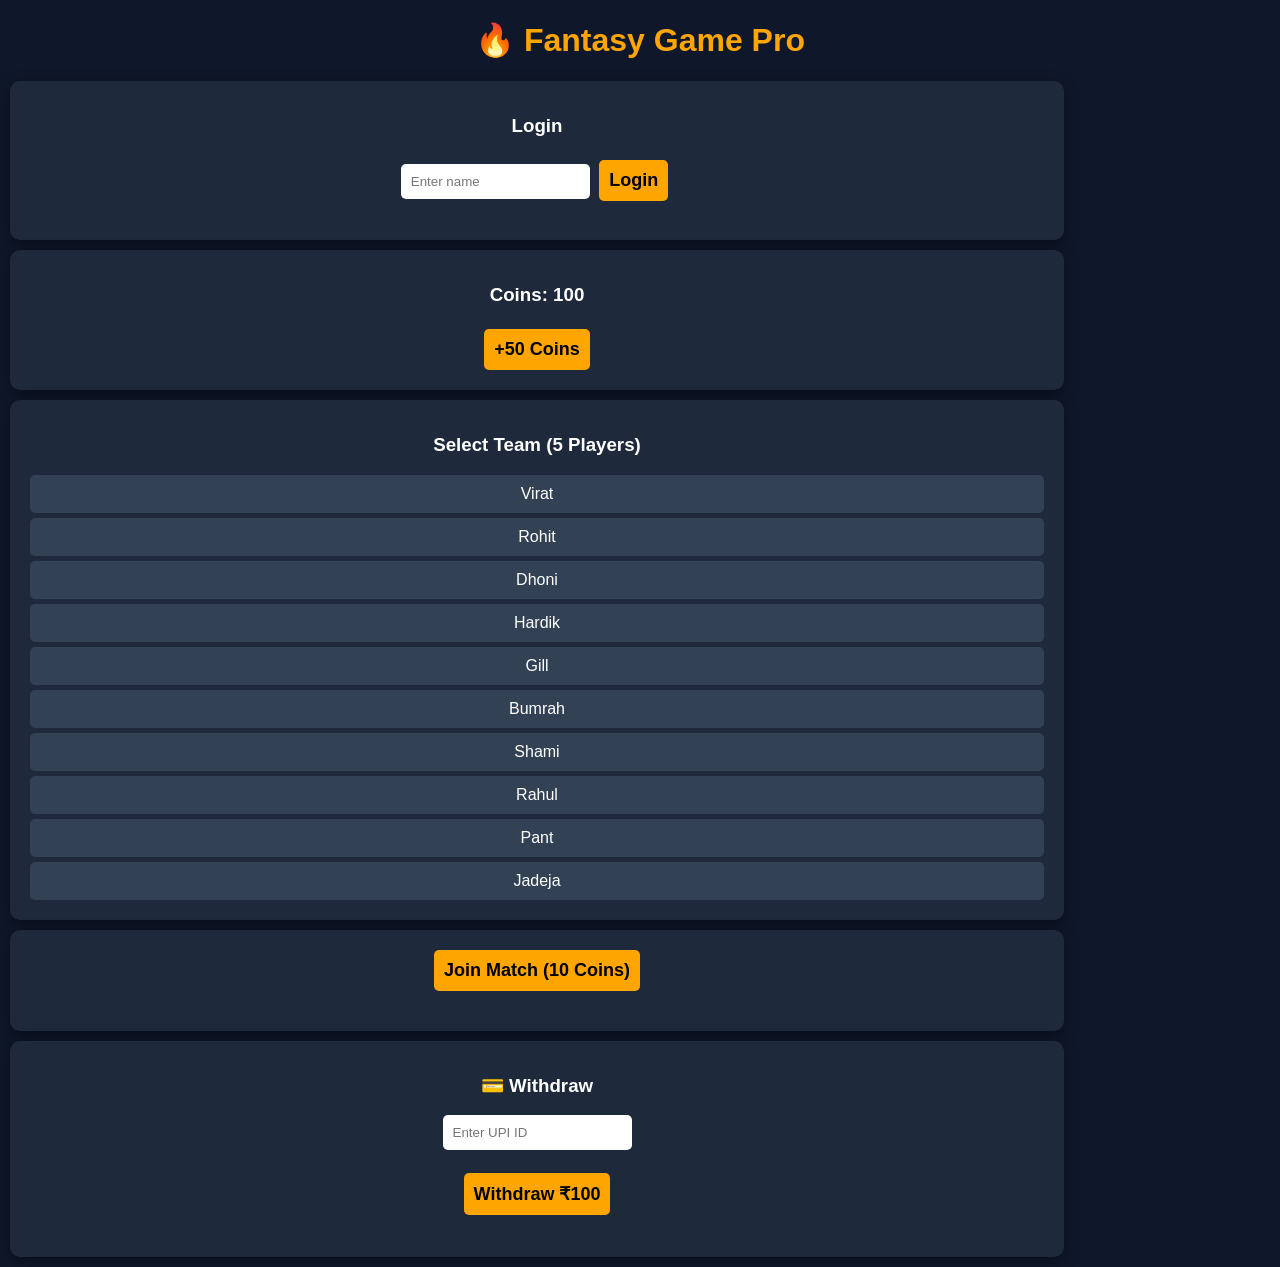
==== index.html @ 1bc5b738 "Update index.html" ====
<!DOCTYPE html>
<html>
  <link rel="stylesheet" href="style.css">
<head>
<title>Fantasy Game Pro</title>
  <link rel="stylesheet" href="style.css">
  </head>
<meta name="viewport" content="width=device-width, initial-scale=1.0">

<style>
body {
  font-family: Arial;
  background: #0f172a;
  color: white;
  text-align: center;
}
h1 { color: orange; }

.card {
  background: #1e293b;
  padding: 15px;
  margin: 10px;
  border-radius: 10px;
}

.player {
  background: #334155;
  margin: 5px;
  padding: 10px;
  cursor: pointer;
  border-radius: 5px;
}

.selected { background: green; }

button {
  padding: 10px;
  margin: 5px;
  background: orange;
  border: none;
  border-radius: 5px;
}

input {
  padding: 10px;
  border-radius: 5px;
  border: none;
}
</style>
</head>

<body>

<h1>🔥 Fantasy Game Pro</h1>

<!-- LOGIN -->
<div class="card">
  <h3>Login</h3>
  <input id="username" placeholder="Enter name">
  <button onclick="login()">Login</button>
  <h3 id="user"></h3>
</div>

<!-- COINS -->
<div class="card">
  <h3>Coins: <span id="coins">100</span></h3>
  <button onclick="addCoins(50)">+50 Coins</button>
</div>

<!-- PLAYERS -->
<div class="card">
  <h3>Select Team (5 Players)</h3>
  <div id="players"></div>
</div>

<!-- JOIN MATCH -->
<div class="card">
  <button onclick="joinMatch()">Join Match (10 Coins)</button>
  <h2 id="result"></h2>
</div>

<!-- WITHDRAW -->
<div class="card">
  <h3>💳 Withdraw</h3>
  <input id="upi" placeholder="Enter UPI ID">
  <br><br>
  <button onclick="withdraw()">Withdraw ₹100</button>
  <h4 id="withdrawMsg"></h4>
</div>

<script>
let coins = localStorage.getItem("coins") || 100;
let user = localStorage.getItem("user") || "";
let selected = [];

document.getElementById("coins").innerText = coins;
document.getElementById("user").innerText = user ? "Welcome " + user : "";

// LOGIN
function login() {
  let name = document.getElementById("username").value;
  localStorage.setItem("user", name);
  document.getElementById("user").innerText = "Welcome " + name;
}

// ADD COINS
function addCoins(amount) {
  coins = parseInt(coins) + amount;
  localStorage.setItem("coins", coins);
  document.getElementById("coins").innerText = coins;
}

// PLAYERS
let players = ["Virat","Rohit","Dhoni","Hardik","Gill","Bumrah","Shami","Rahul","Pant","Jadeja"];
let container = document.getElementById("players");

players.forEach(name => {
  let div = document.createElement("div");
  div.innerText = name;
  div.className = "player";

  div.onclick = () => {
    if(selected.includes(name)){
      selected = selected.filter(p => p !== name);
      div.classList.remove("selected");
    } else {
      if(selected.length < 5){
        selected.push(name);
        div.classList.add("selected");
      } else {
        alert("Select only 5 players");
      }
    }
  };

  container.appendChild(div);
});

// JOIN MATCH
function joinMatch(){
  if(selected.length < 5){
    alert("Select 5 players");
    return;
  }

  if(coins < 10){
    alert("Not enough coins");
    return;
  }

  coins -= 10;

  let score = Math.floor(Math.random()*150);

  if(score > 70){
    coins += 30;
    document.getElementById("result").innerText = "🏆 You Won! Score: " + score;
  } else {
    document.getElementById("result").innerText = "😢 You Lost! Score: " + score;
  }

  localStorage.setItem("coins", coins);
  document.getElementById("coins").innerText = coins;
}

// WITHDRAW (DEMO)
function withdraw(){
  let upi = document.getElementById("upi").value;

  if(!upi){
    alert("Enter UPI ID");
    return;
  }

  if(coins < 100){
    alert("Not enough coins");
    return;
  }

  coins -= 100;
  localStorage.setItem("coins", coins);
  document.getElementById("coins").innerText = coins;

  document.getElementById("withdrawMsg").innerText =
    "✅ ₹100 request sent to " + upi;
}
</script>

</body>
</html>
---- style.css ----
body {
    font-family: Arial, sans-serif;
    background: #0f172a;
    color: white;
    margin: 0;
    padding: 0;
    text-align: center;
}

header {
    background: #1e293b;
    padding: 20px;
    font-size: 28px;
    font-weight: bold;
    color: orange;
    box-shadow: 0 2px 10px rgba(0,0,0,0.5);
}

.container {
    width: 90%;
    margin: auto;
    padding: 20px;
}

.card {
    background: #1e293b;
    margin: 15px auto;
    padding: 20px;
    border-radius: 15px;
    width: 80%;
    box-shadow: 0 4px 15px rgba(0,0,0,0.4);
}

.player {
    background: #334155;
    padding: 12px;
    margin: 10px 0;
    border-radius: 10px;
    cursor: pointer;
    transition: 0.3s;
}

.player:hover {
    background: #475569;
    transform: scale(1.03);
}

button {
    background: orange;
    color: black;
    border: none;
    padding: 12px 25px;
    border-radius: 8px;
    font-size: 18px;
    cursor: pointer;
    margin-top: 15px;
    font-weight: bold;
    transition: 0.3s;
}

button:hover {
    background: #ffb347;
    transform: scale(1.05);
}

.team-box {
    background: #1e293b;
    margin-top: 20px;
    padding: 20px;
    border-radius: 12px;
}

footer {
    margin-top: 30px;
    padding: 15px;
    background: #1e293b;
    color: #cbd5e1;
}
---- style.css ----
body {
    font-family: Arial, sans-serif;
    background: #0f172a;
    color: white;
    margin: 0;
    padding: 0;
    text-align: center;
}

header {
    background: #1e293b;
    padding: 20px;
    font-size: 28px;
    font-weight: bold;
    color: orange;
    box-shadow: 0 2px 10px rgba(0,0,0,0.5);
}

.container {
    width: 90%;
    margin: auto;
    padding: 20px;
}

.card {
    background: #1e293b;
    margin: 15px auto;
    padding: 20px;
    border-radius: 15px;
    width: 80%;
    box-shadow: 0 4px 15px rgba(0,0,0,0.4);
}

.player {
    background: #334155;
    padding: 12px;
    margin: 10px 0;
    border-radius: 10px;
    cursor: pointer;
    transition: 0.3s;
}

.player:hover {
    background: #475569;
    transform: scale(1.03);
}

button {
    background: orange;
    color: black;
    border: none;
    padding: 12px 25px;
    border-radius: 8px;
    font-size: 18px;
    cursor: pointer;
    margin-top: 15px;
    font-weight: bold;
    transition: 0.3s;
}

button:hover {
    background: #ffb347;
    transform: scale(1.05);
}

.team-box {
    background: #1e293b;
    margin-top: 20px;
    padding: 20px;
    border-radius: 12px;
}

footer {
    margin-top: 30px;
    padding: 15px;
    background: #1e293b;
    color: #cbd5e1;
}
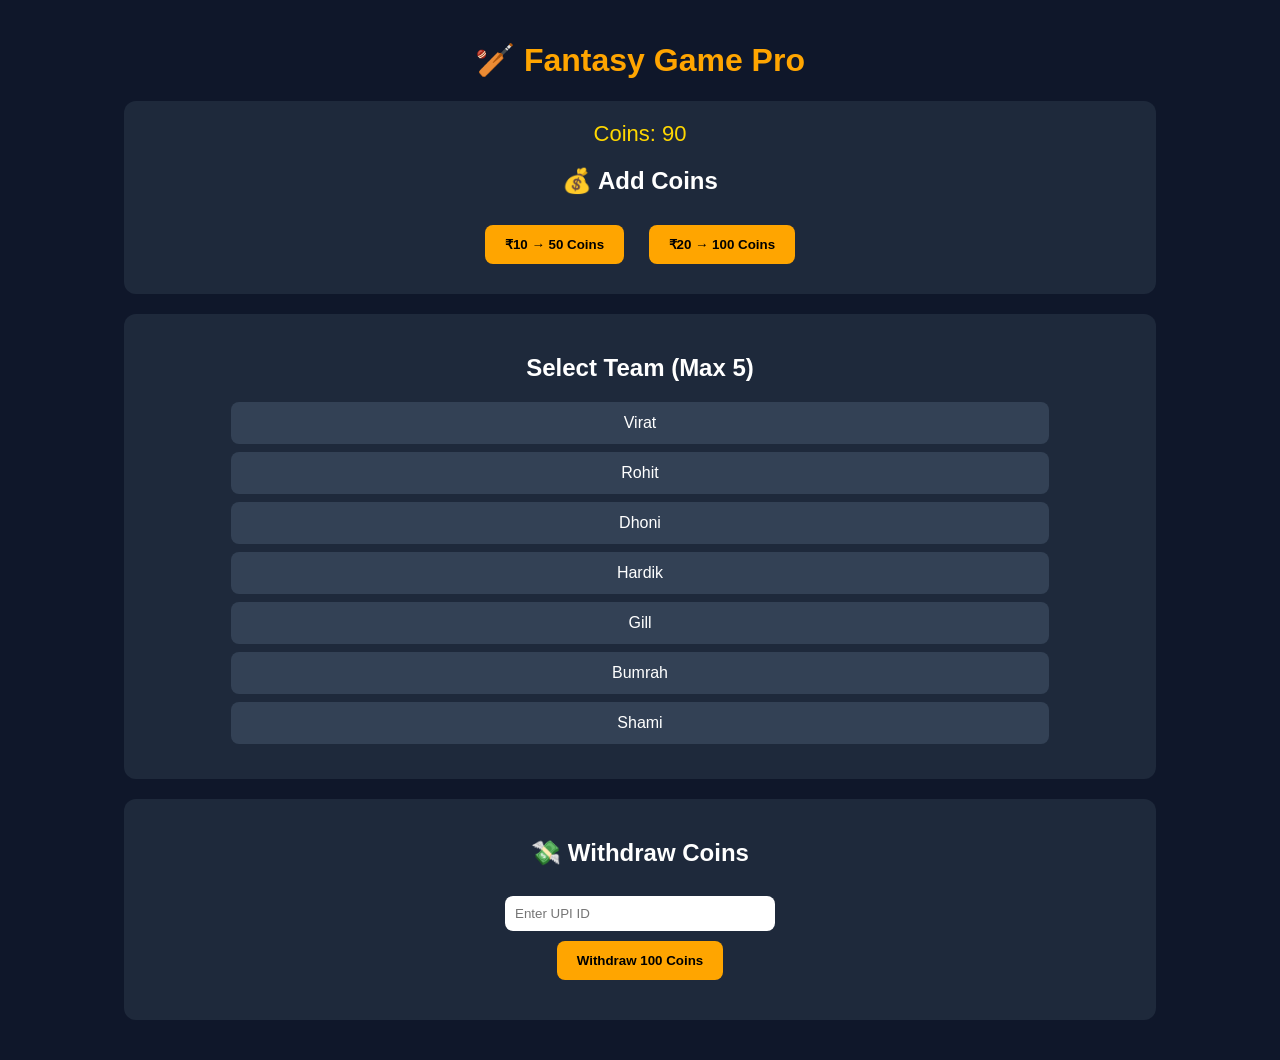
==== commit 1869563d: "Update index.html" ====
--- a/index.html
+++ b/index.html
@@ -1,190 +1,168 @@
 <!DOCTYPE html>
-<html>
-  <link rel="stylesheet" href="style.css">
+<html lang="en">
 <head>
-<title>Fantasy Game Pro</title>
-  <link rel="stylesheet" href="style.css">
-  </head>
-<meta name="viewport" content="width=device-width, initial-scale=1.0">
+    <meta charset="UTF-8">
+    <meta name="viewport" content="width=device-width, initial-scale=1.0">
+    <title>Fantasy Game Pro</title>
 
-<style>
-body {
-  font-family: Arial;
-  background: #0f172a;
-  color: white;
-  text-align: center;
-}
-h1 { color: orange; }
+    <style>
+        body {
+            font-family: Arial, sans-serif;
+            background: #0f172a;
+            color: white;
+            text-align: center;
+            margin: 0;
+            padding: 20px;
+        }
 
-.card {
-  background: #1e293b;
-  padding: 15px;
-  margin: 10px;
-  border-radius: 10px;
-}
+        h1 {
+            color: orange;
+        }
 
-.player {
-  background: #334155;
-  margin: 5px;
-  padding: 10px;
-  cursor: pointer;
-  border-radius: 5px;
-}
+        .card {
+            background: #1e293b;
+            padding: 20px;
+            margin: 20px auto;
+            width: 80%;
+            border-radius: 12px;
+        }
 
-.selected { background: green; }
+        .coins {
+            font-size: 22px;
+            margin-bottom: 20px;
+            color: gold;
+        }
 
-button {
-  padding: 10px;
-  margin: 5px;
-  background: orange;
-  border: none;
-  border-radius: 5px;
-}
+        button {
+            background: orange;
+            color: black;
+            border: none;
+            padding: 12px 20px;
+            margin: 10px;
+            border-radius: 8px;
+            cursor: pointer;
+            font-weight: bold;
+        }
 
-input {
-  padding: 10px;
-  border-radius: 5px;
-  border: none;
-}
-</style>
+        button:hover {
+            background: #ffb347;
+        }
+
+        .player {
+            background: #334155;
+            padding: 12px;
+            margin: 8px auto;
+            border-radius: 8px;
+            cursor: pointer;
+            width: 80%;
+        }
+
+        .selected {
+            background: green !important;
+        }
+
+        input {
+            padding: 10px;
+            width: 250px;
+            border-radius: 8px;
+            border: none;
+            margin-top: 10px;
+        }
+
+        #selectedTeam {
+            margin-top: 15px;
+            color: lightgreen;
+        }
+
+        #withdrawMsg {
+            margin-top: 10px;
+            color: cyan;
+        }
+    </style>
 </head>
-
 <body>
 
-<h1>🔥 Fantasy Game Pro</h1>
+    <h1>🏏 Fantasy Game Pro</h1>
 
-<!-- LOGIN -->
-<div class="card">
-  <h3>Login</h3>
-  <input id="username" placeholder="Enter name">
-  <button onclick="login()">Login</button>
-  <h3 id="user"></h3>
-</div>
+    <div class="card">
+        <div class="coins">Coins: <span id="coins">90</span></div>
 
-<!-- COINS -->
-<div class="card">
-  <h3>Coins: <span id="coins">100</span></h3>
-  <button onclick="addCoins(50)">+50 Coins</button>
-</div>
+        <h2>💰 Add Coins</h2>
+        <button onclick="addCoins(50)">₹10 → 50 Coins</button>
+        <button onclick="addCoins(100)">₹20 → 100 Coins</button>
+    </div>
 
-<!-- PLAYERS -->
-<div class="card">
-  <h3>Select Team (5 Players)</h3>
-  <div id="players"></div>
-</div>
+    <div class="card">
+        <h2>Select Team (Max 5)</h2>
 
-<!-- JOIN MATCH -->
-<div class="card">
-  <button onclick="joinMatch()">Join Match (10 Coins)</button>
-  <h2 id="result"></h2>
-</div>
+        <div class="player" onclick="selectPlayer(this)">Virat</div>
+        <div class="player" onclick="selectPlayer(this)">Rohit</div>
+        <div class="player" onclick="selectPlayer(this)">Dhoni</div>
+        <div class="player" onclick="selectPlayer(this)">Hardik</div>
+        <div class="player" onclick="selectPlayer(this)">Gill</div>
+        <div class="player" onclick="selectPlayer(this)">Bumrah</div>
+        <div class="player" onclick="selectPlayer(this)">Shami</div>
 
-<!-- WITHDRAW -->
-<div class="card">
-  <h3>💳 Withdraw</h3>
-  <input id="upi" placeholder="Enter UPI ID">
-  <br><br>
-  <button onclick="withdraw()">Withdraw ₹100</button>
-  <h4 id="withdrawMsg"></h4>
-</div>
+        <div id="selectedTeam"></div>
+    </div>
 
-<script>
-let coins = localStorage.getItem("coins") || 100;
-let user = localStorage.getItem("user") || "";
-let selected = [];
+    <div class="card">
+        <h2>💸 Withdraw Coins</h2>
+        <input type="text" id="upi" placeholder="Enter UPI ID">
+        <br>
+        <button onclick="withdraw()">Withdraw 100 Coins</button>
+        <div id="withdrawMsg"></div>
+    </div>
 
-document.getElementById("coins").innerText = coins;
-document.getElementById("user").innerText = user ? "Welcome " + user : "";
+    <script>
+        let coins = 90;
+        let selectedPlayers = [];
 
-// LOGIN
-function login() {
-  let name = document.getElementById("username").value;
-  localStorage.setItem("user", name);
-  document.getElementById("user").innerText = "Welcome " + name;
-}
+        function addCoins(amount) {
+            coins += amount;
+            document.getElementById("coins").innerText = coins;
+        }
 
-// ADD COINS
-function addCoins(amount) {
-  coins = parseInt(coins) + amount;
-  localStorage.setItem("coins", coins);
-  document.getElementById("coins").innerText = coins;
-}
+        function selectPlayer(element) {
+            let name = element.innerText;
 
-// PLAYERS
-let players = ["Virat","Rohit","Dhoni","Hardik","Gill","Bumrah","Shami","Rahul","Pant","Jadeja"];
-let container = document.getElementById("players");
+            if (element.classList.contains("selected")) {
+                element.classList.remove("selected");
+                selectedPlayers = selectedPlayers.filter(p => p !== name);
+            } else {
+                if (selectedPlayers.length >= 5) {
+                    alert("Max 5 players!");
+                    return;
+                }
 
-players.forEach(name => {
-  let div = document.createElement("div");
-  div.innerText = name;
-  div.className = "player";
+                element.classList.add("selected");
+                selectedPlayers.push(name);
+            }
 
-  div.onclick = () => {
-    if(selected.includes(name)){
-      selected = selected.filter(p => p !== name);
-      div.classList.remove("selected");
-    } else {
-      if(selected.length < 5){
-        selected.push(name);
-        div.classList.add("selected");
-      } else {
-        alert("Select only 5 players");
-      }
-    }
-  };
+            document.getElementById("selectedTeam").innerText =
+                "Selected: " + selectedPlayers.join(", ");
+        }
 
-  container.appendChild(div);
-});
+        function withdraw() {
+            let upi = document.getElementById("upi").value;
 
-// JOIN MATCH
-function joinMatch(){
-  if(selected.length < 5){
-    alert("Select 5 players");
-    return;
-  }
+            if (!upi) {
+                alert("Enter UPI ID");
+                return;
+            }
 
-  if(coins < 10){
-    alert("Not enough coins");
-    return;
-  }
+            if (coins < 100) {
+                alert("Not enough coins");
+                return;
+            }
 
-  coins -= 10;
+            coins -= 100;
+            document.getElementById("coins").innerText = coins;
 
-  let score = Math.floor(Math.random()*150);
-
-  if(score > 70){
-    coins += 30;
-    document.getElementById("result").innerText = "🏆 You Won! Score: " + score;
-  } else {
-    document.getElementById("result").innerText = "😢 You Lost! Score: " + score;
-  }
-
-  localStorage.setItem("coins", coins);
-  document.getElementById("coins").innerText = coins;
-}
-
-// WITHDRAW (DEMO)
-function withdraw(){
-  let upi = document.getElementById("upi").value;
-
-  if(!upi){
-    alert("Enter UPI ID");
-    return;
-  }
-
-  if(coins < 100){
-    alert("Not enough coins");
-    return;
-  }
-
-  coins -= 100;
-  localStorage.setItem("coins", coins);
-  document.getElementById("coins").innerText = coins;
-
-  document.getElementById("withdrawMsg").innerText =
-    "✅ ₹100 request sent to " + upi;
-}
-</script>
+            document.getElementById("withdrawMsg").innerText =
+                "✅ ₹100 request sent to " + upi;
+        }
+    </script>
 
 </body>
 </html>
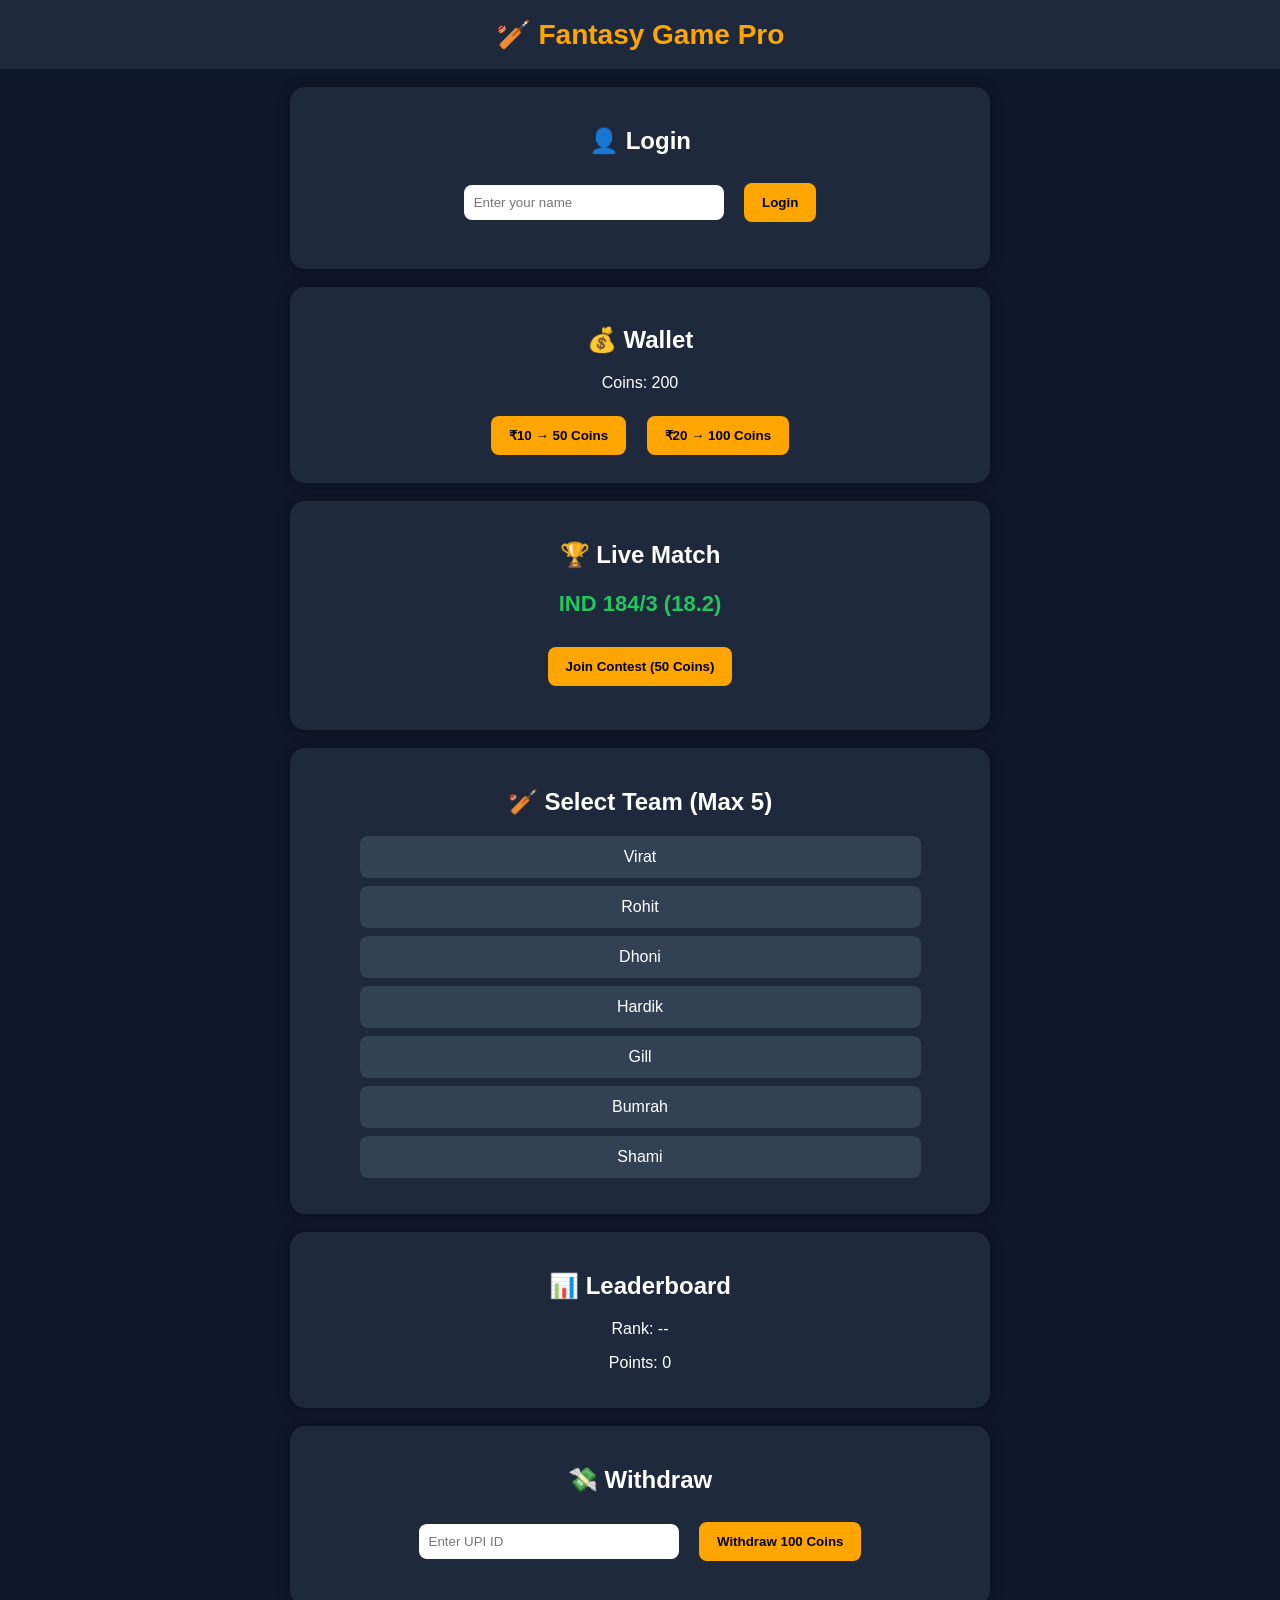
==== commit 9a81b94d: "Update index.html" ====
--- a/index.html
+++ b/index.html
@@ -1,168 +1,150 @@
 <!DOCTYPE html>
 <html lang="en">
 <head>
-    <meta charset="UTF-8">
-    <meta name="viewport" content="width=device-width, initial-scale=1.0">
-    <title>Fantasy Game Pro</title>
-
-    <style>
-        body {
-            font-family: Arial, sans-serif;
-            background: #0f172a;
-            color: white;
-            text-align: center;
-            margin: 0;
-            padding: 20px;
-        }
-
-        h1 {
-            color: orange;
-        }
-
-        .card {
-            background: #1e293b;
-            padding: 20px;
-            margin: 20px auto;
-            width: 80%;
-            border-radius: 12px;
-        }
-
-        .coins {
-            font-size: 22px;
-            margin-bottom: 20px;
-            color: gold;
-        }
-
-        button {
-            background: orange;
-            color: black;
-            border: none;
-            padding: 12px 20px;
-            margin: 10px;
-            border-radius: 8px;
-            cursor: pointer;
-            font-weight: bold;
-        }
-
-        button:hover {
-            background: #ffb347;
-        }
-
-        .player {
-            background: #334155;
-            padding: 12px;
-            margin: 8px auto;
-            border-radius: 8px;
-            cursor: pointer;
-            width: 80%;
-        }
-
-        .selected {
-            background: green !important;
-        }
-
-        input {
-            padding: 10px;
-            width: 250px;
-            border-radius: 8px;
-            border: none;
-            margin-top: 10px;
-        }
-
-        #selectedTeam {
-            margin-top: 15px;
-            color: lightgreen;
-        }
-
-        #withdrawMsg {
-            margin-top: 10px;
-            color: cyan;
-        }
-    </style>
+  <meta charset="UTF-8" />
+  <meta name="viewport" content="width=device-width, initial-scale=1.0" />
+  <title>Fantasy Game Pro</title>
+  <style>
+    * { box-sizing: border-box; }
+    body {
+      margin: 0;
+      font-family: Arial, sans-serif;
+      background: #0f172a;
+      color: white;
+      text-align: center;
+    }
+    header {
+      background: #1e293b;
+      padding: 18px;
+      font-size: 28px;
+      font-weight: bold;
+      color: orange;
+    }
+    .card {
+      width: 90%;
+      max-width: 700px;
+      margin: 18px auto;
+      padding: 20px;
+      border-radius: 15px;
+      background: #1e293b;
+      box-shadow: 0 0 12px rgba(0,0,0,0.35);
+    }
+    button {
+      background: orange;
+      color: black;
+      border: none;
+      padding: 12px 18px;
+      margin: 8px;
+      border-radius: 8px;
+      cursor: pointer;
+      font-weight: bold;
+    }
+    input {
+      padding: 10px;
+      width: 260px;
+      max-width: 90%;
+      border: none;
+      border-radius: 8px;
+      margin: 8px;
+    }
+    .player {
+      background: #334155;
+      padding: 12px;
+      margin: 8px auto;
+      width: 85%;
+      border-radius: 8px;
+      cursor: pointer;
+    }
+    .selected {
+      background: green !important;
+    }
+    .live {
+      color: #22c55e;
+      font-size: 22px;
+      font-weight: bold;
+    }
+    #winnerOverlay {
+      display: none;
+      position: fixed;
+      inset: 0;
+      background: rgba(0,0,0,0.7);
+      z-index: 999;
+    }
+    #winnerPopup {
+      display: none;
+      position: fixed;
+      top: 50%;
+      left: 50%;
+      transform: translate(-50%, -50%);
+      background: #1e293b;
+      padding: 25px;
+      border-radius: 15px;
+      z-index: 1000;
+      width: 300px;
+    }
+  </style>
 </head>
 <body>
 
-    <h1>🏏 Fantasy Game Pro</h1>
+<header>🏏 Fantasy Game Pro</header>
 
-    <div class="card">
-        <div class="coins">Coins: <span id="coins">90</span></div>
+<div class="card">
+  <h2>👤 Login</h2>
+  <input type="text" id="username" placeholder="Enter your name">
+  <button onclick="login()">Login</button>
+  <h3 id="welcome"></h3>
+</div>
 
-        <h2>💰 Add Coins</h2>
-        <button onclick="addCoins(50)">₹10 → 50 Coins</button>
-        <button onclick="addCoins(100)">₹20 → 100 Coins</button>
-    </div>
+<div class="card">
+  <h2>💰 Wallet</h2>
+  <p>Coins: <span id="coins">200</span></p>
+  <button onclick="addCoins(50)">₹10 → 50 Coins</button>
+  <button onclick="addCoins(100)">₹20 → 100 Coins</button>
+</div>
 
-    <div class="card">
-        <h2>Select Team (Max 5)</h2>
+<div class="card">
+  <h2>🏆 Live Match</h2>
+  <p class="live" id="liveScore">IND 184/3 (18.2)</p>
+  <button onclick="joinContest()">Join Contest (50 Coins)</button>
+  <p id="contestMsg"></p>
+</div>
 
-        <div class="player" onclick="selectPlayer(this)">Virat</div>
-        <div class="player" onclick="selectPlayer(this)">Rohit</div>
-        <div class="player" onclick="selectPlayer(this)">Dhoni</div>
-        <div class="player" onclick="selectPlayer(this)">Hardik</div>
-        <div class="player" onclick="selectPlayer(this)">Gill</div>
-        <div class="player" onclick="selectPlayer(this)">Bumrah</div>
-        <div class="player" onclick="selectPlayer(this)">Shami</div>
+<div class="card">
+  <h2>🏏 Select Team (Max 5)</h2>
+  <div class="player" onclick="selectPlayer(this)">Virat</div>
+  <div class="player" onclick="selectPlayer(this)">Rohit</div>
+  <div class="player" onclick="selectPlayer(this)">Dhoni</div>
+  <div class="player" onclick="selectPlayer(this)">Hardik</div>
+  <div class="player" onclick="selectPlayer(this)">Gill</div>
+  <div class="player" onclick="selectPlayer(this)">Bumrah</div>
+  <div class="player" onclick="selectPlayer(this)">Shami</div>
+  <p id="selectedTeam"></p>
+</div>
 
-        <div id="selectedTeam"></div>
-    </div>
+<div class="card">
+  <h2>📊 Leaderboard</h2>
+  <p>Rank: <span id="myRank">--</span></p>
+  <p>Points: <span id="myPoints">0</span></p>
+</div>
 
-    <div class="card">
-        <h2>💸 Withdraw Coins</h2>
-        <input type="text" id="upi" placeholder="Enter UPI ID">
-        <br>
-        <button onclick="withdraw()">Withdraw 100 Coins</button>
-        <div id="withdrawMsg"></div>
-    </div>
+<div class="card">
+  <h2>💸 Withdraw</h2>
+  <input type="text" id="upi" placeholder="Enter UPI ID">
+  <button onclick="withdraw()">Withdraw 100 Coins</button>
+  <p id="withdrawMsg"></p>
+</div>
 
-    <script>
-        let coins = 90;
-        let selectedPlayers = [];
+<div id="winnerOverlay"></div>
+<div id="winnerPopup">
+  <h2>🎉 Winner Announced!</h2>
+  <p>🏆 Rank: <span id="winnerRank"></span></p>
+  <p>⭐ Points: <span id="winnerPoints"></span></p>
+  <p>💰 Prize: ₹<span id="winnerPrize"></span></p>
+  <button onclick="closeWinnerPopup()">Close</button>
+</div>
 
-        function addCoins(amount) {
-            coins += amount;
-            document.getElementById("coins").innerText = coins;
-        }
-
-        function selectPlayer(element) {
-            let name = element.innerText;
-
-            if (element.classList.contains("selected")) {
-                element.classList.remove("selected");
-                selectedPlayers = selectedPlayers.filter(p => p !== name);
-            } else {
-                if (selectedPlayers.length >= 5) {
-                    alert("Max 5 players!");
-                    return;
-                }
-
-                element.classList.add("selected");
-                selectedPlayers.push(name);
-            }
-
-            document.getElementById("selectedTeam").innerText =
-                "Selected: " + selectedPlayers.join(", ");
-        }
-
-        function withdraw() {
-            let upi = document.getElementById("upi").value;
-
-            if (!upi) {
-                alert("Enter UPI ID");
-                return;
-            }
-
-            if (coins < 100) {
-                alert("Not enough coins");
-                return;
-            }
-
-            coins -= 100;
-            document.getElementById("coins").innerText = coins;
-
-            document.getElementById("withdrawMsg").innerText =
-                "✅ ₹100 request sent to " + upi;
-        }
-    </script>
+<script src="script.js"></script>
+<script type="module" src="firebase.js"></script>
 
 </body>
 </html>
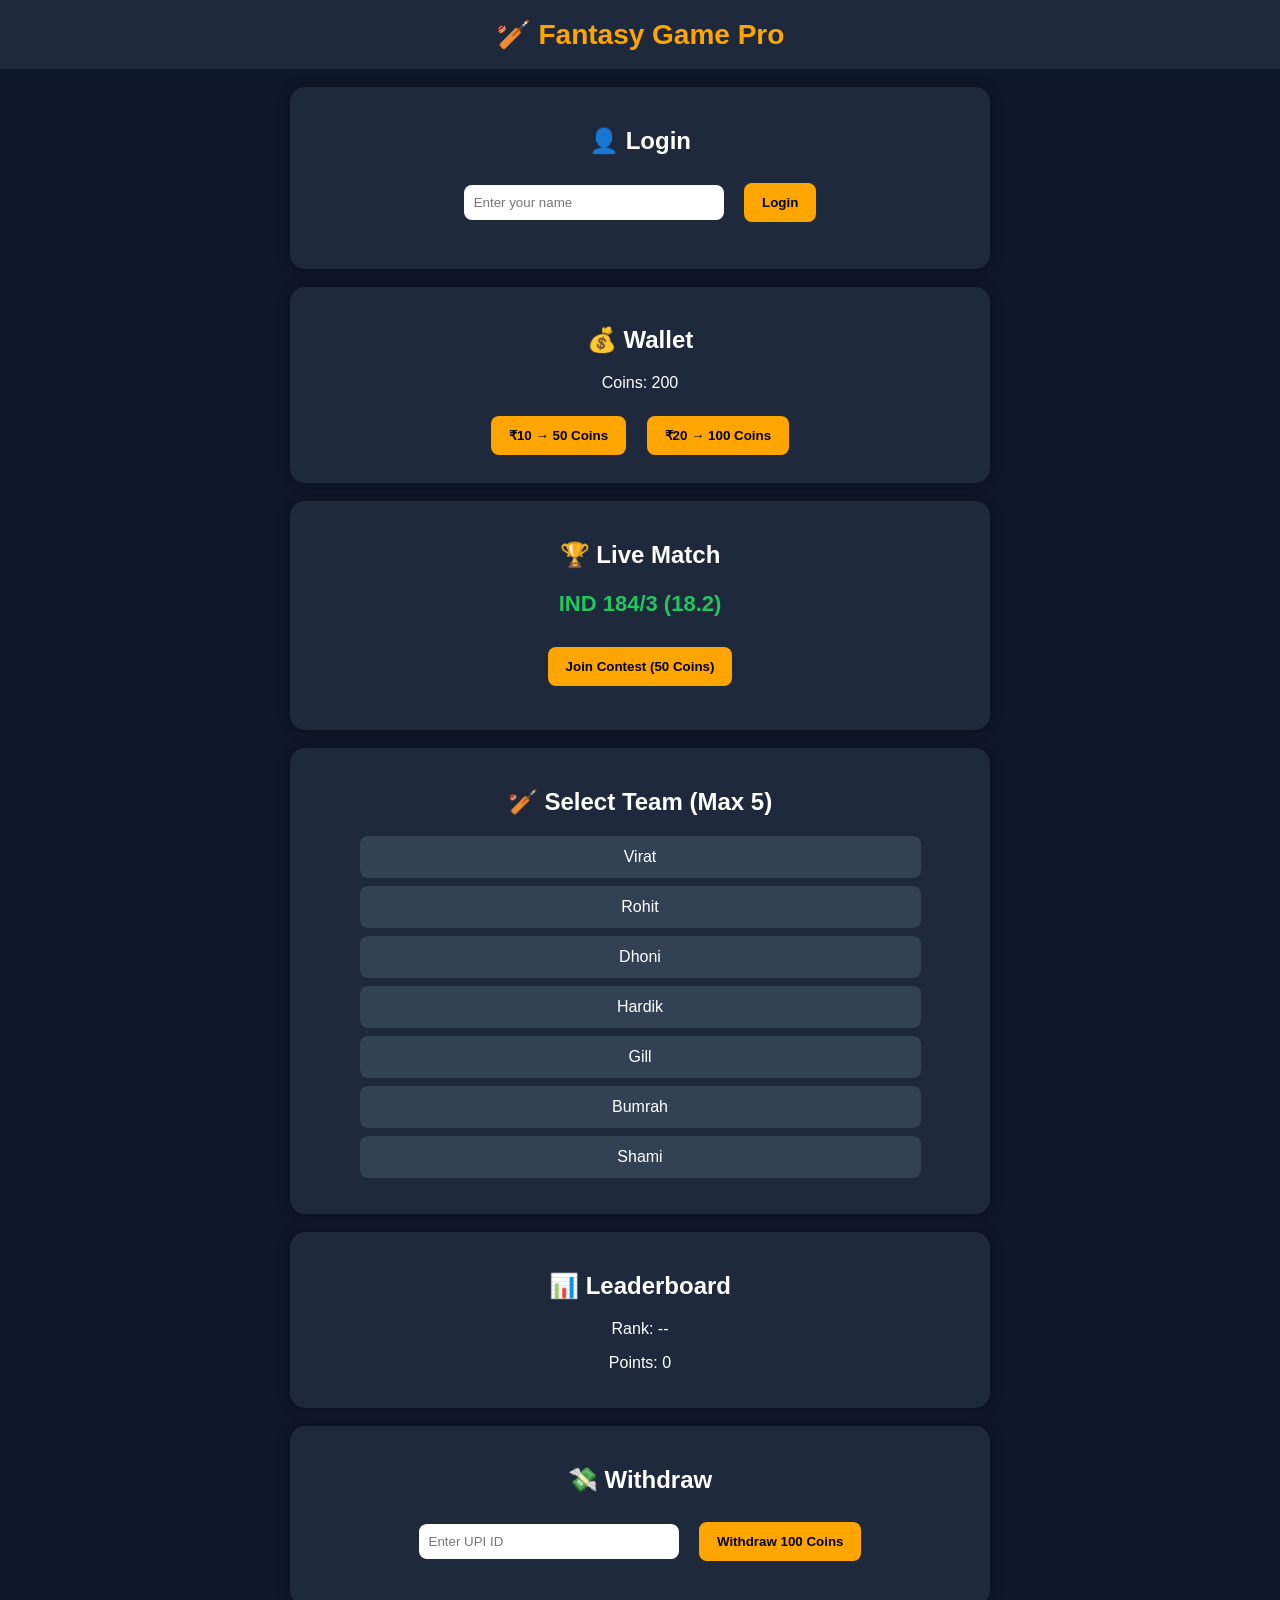
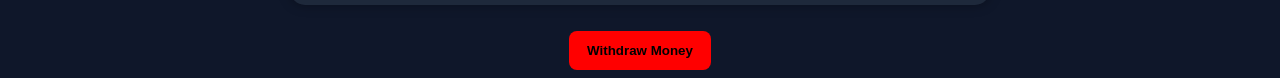
==== commit 7f43a2bb: "Update index.html" ====
--- a/index.html
+++ b/index.html
@@ -142,7 +142,15 @@
   <p>💰 Prize: ₹<span id="winnerPrize"></span></p>
   <button onclick="closeWinnerPopup()">Close</button>
 </div>
+<button onclick="withdrawMoney()" style="background:red;">
+  Withdraw Money
+</button>
 
+<script>
+function withdrawMoney() {
+  alert("Withdraw request submitted!");
+}
+</script>
 <script src="script.js"></script>
 <script type="module" src="firebase.js"></script>
 
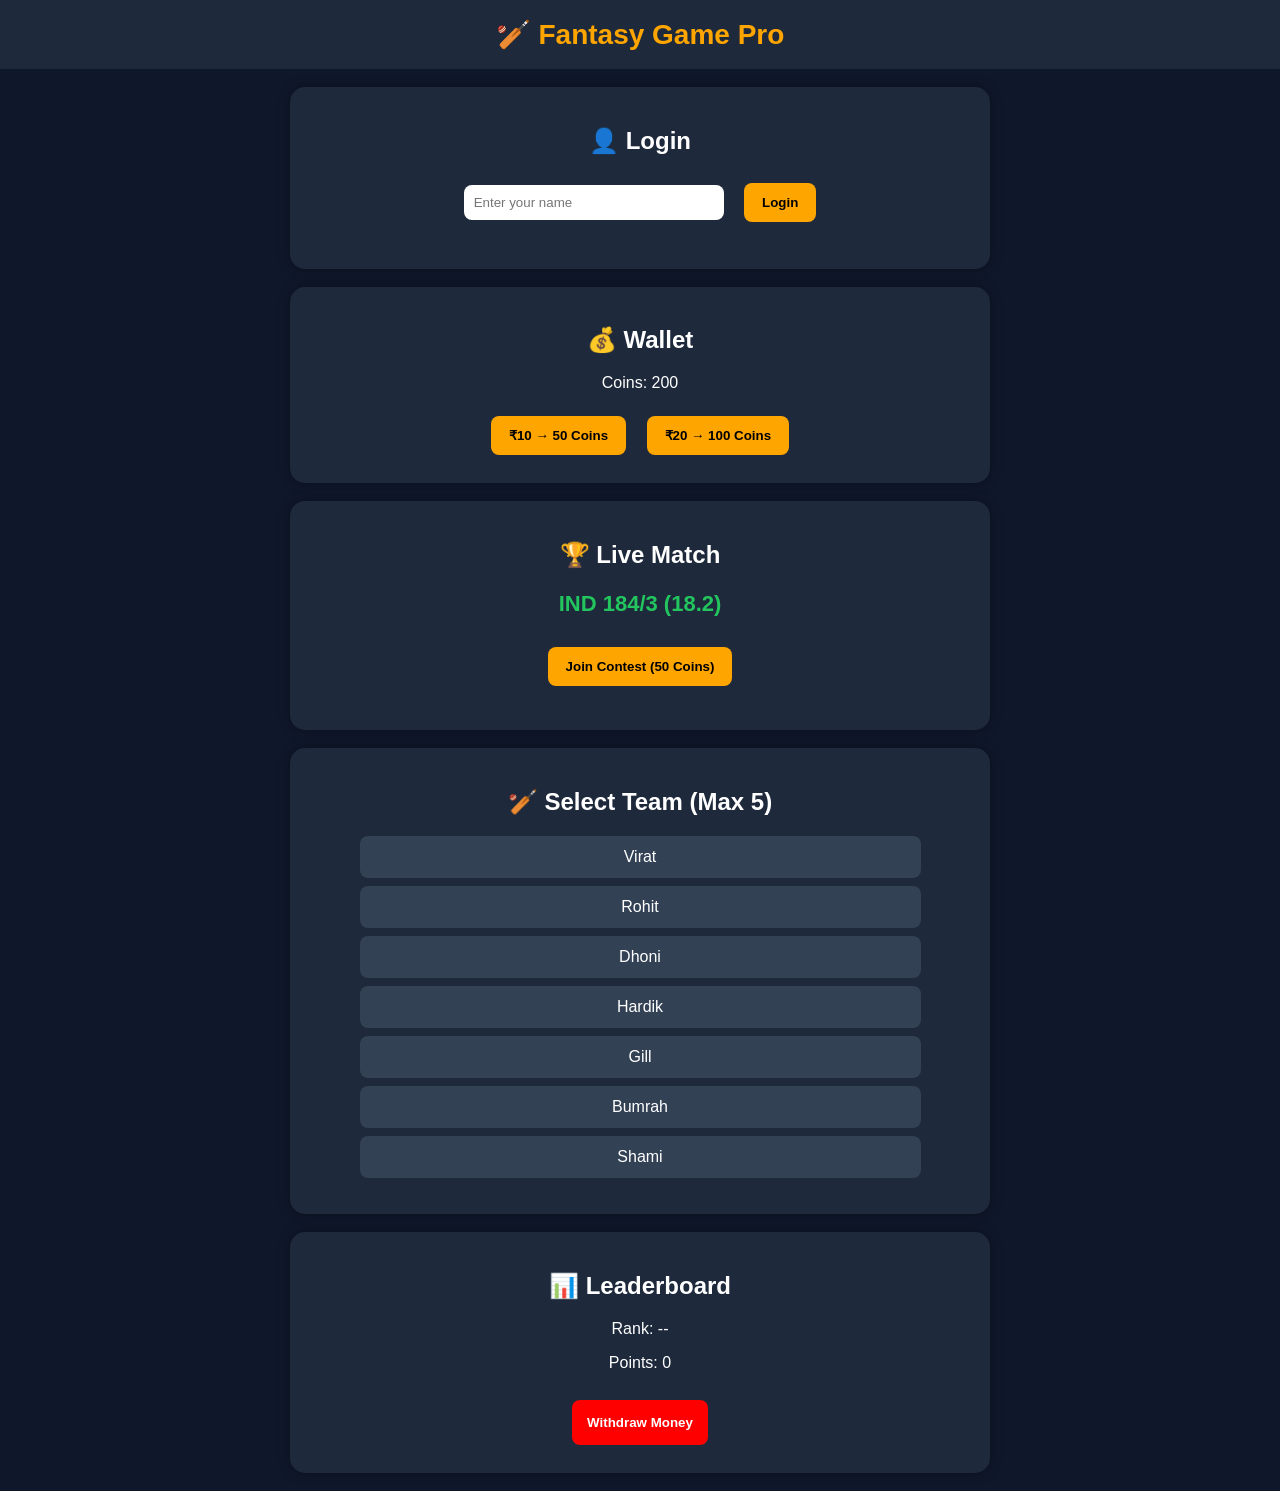
==== commit 846ad0bb: "Update index.html" ====
--- a/index.html
+++ b/index.html
@@ -125,31 +125,26 @@
   <h2>📊 Leaderboard</h2>
   <p>Rank: <span id="myRank">--</span></p>
   <p>Points: <span id="myPoints">0</span></p>
+  <!-- 👇 Withdraw Button -->
+<div style="text-align:center; margin-top:20px;">
+  <button onclick="withdrawMoney()" 
+    style="background:red; color:white; padding:15px; border:none;">
+    Withdraw Money
+  </button>
 </div>
-
-<div class="card">
-  <h2>💸 Withdraw</h2>
-  <input type="text" id="upi" placeholder="Enter UPI ID">
-  <button onclick="withdraw()">Withdraw 100 Coins</button>
-  <p id="withdrawMsg"></p>
-</div>
-
-<div id="winnerOverlay"></div>
-<div id="winnerPopup">
-  <h2>🎉 Winner Announced!</h2>
-  <p>🏆 Rank: <span id="winnerRank"></span></p>
-  <p>⭐ Points: <span id="winnerPoints"></span></p>
-  <p>💰 Prize: ₹<span id="winnerPrize"></span></p>
-  <button onclick="closeWinnerPopup()">Close</button>
-</div>
-<button onclick="withdrawMoney()" style="background:red;">
-  Withdraw Money
-</button>
 
 <script>
 function withdrawMoney() {
-  alert("Withdraw request submitted!");
+    let amount = prompt("Enter withdraw amount:");
+    if(!amount){
+        alert("Enter amount");
+        return;
+    }
+    alert("₹" + amount + " request submitted");
 }
+</script>
+
+</body>
 </script>
 <script src="script.js"></script>
 <script type="module" src="firebase.js"></script>
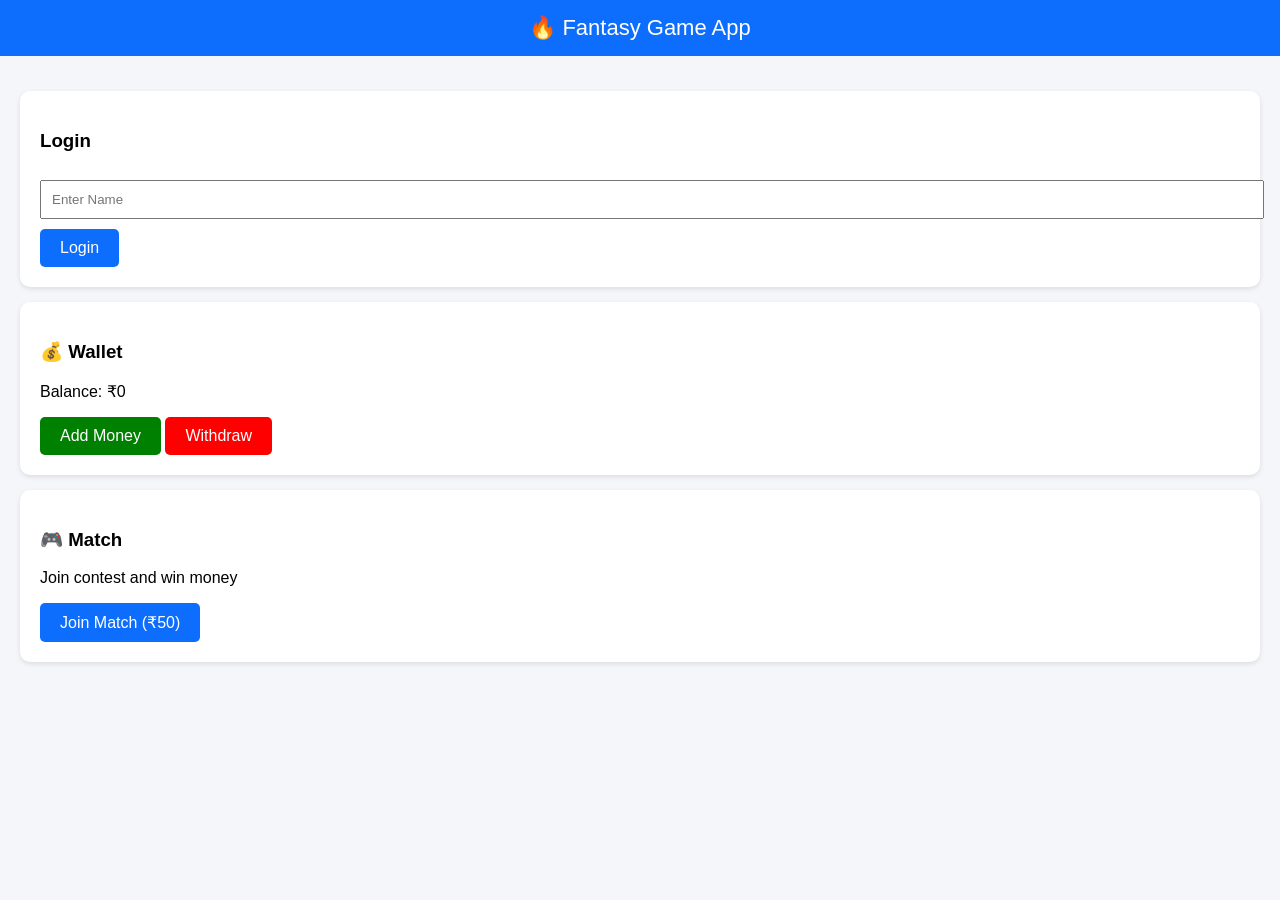
==== commit 2bec5c86: "Update index.html" ====
--- a/index.html
+++ b/index.html
@@ -1,153 +1,152 @@
 <!DOCTYPE html>
 <html lang="en">
 <head>
-  <meta charset="UTF-8" />
-  <meta name="viewport" content="width=device-width, initial-scale=1.0" />
-  <title>Fantasy Game Pro</title>
-  <style>
-    * { box-sizing: border-box; }
-    body {
-      margin: 0;
-      font-family: Arial, sans-serif;
-      background: #0f172a;
-      color: white;
-      text-align: center;
-    }
-    header {
-      background: #1e293b;
-      padding: 18px;
-      font-size: 28px;
-      font-weight: bold;
-      color: orange;
-    }
-    .card {
-      width: 90%;
-      max-width: 700px;
-      margin: 18px auto;
-      padding: 20px;
-      border-radius: 15px;
-      background: #1e293b;
-      box-shadow: 0 0 12px rgba(0,0,0,0.35);
-    }
-    button {
-      background: orange;
-      color: black;
-      border: none;
-      padding: 12px 18px;
-      margin: 8px;
-      border-radius: 8px;
-      cursor: pointer;
-      font-weight: bold;
-    }
-    input {
-      padding: 10px;
-      width: 260px;
-      max-width: 90%;
-      border: none;
-      border-radius: 8px;
-      margin: 8px;
-    }
-    .player {
-      background: #334155;
-      padding: 12px;
-      margin: 8px auto;
-      width: 85%;
-      border-radius: 8px;
-      cursor: pointer;
-    }
-    .selected {
-      background: green !important;
-    }
-    .live {
-      color: #22c55e;
-      font-size: 22px;
-      font-weight: bold;
-    }
-    #winnerOverlay {
-      display: none;
-      position: fixed;
-      inset: 0;
-      background: rgba(0,0,0,0.7);
-      z-index: 999;
-    }
-    #winnerPopup {
-      display: none;
-      position: fixed;
-      top: 50%;
-      left: 50%;
-      transform: translate(-50%, -50%);
-      background: #1e293b;
-      padding: 25px;
-      border-radius: 15px;
-      z-index: 1000;
-      width: 300px;
-    }
-  </style>
+<meta charset="UTF-8">
+<meta name="viewport" content="width=device-width, initial-scale=1.0">
+<title>Fantasy Game App</title>
+
+<style>
+body {
+    margin:0;
+    font-family: Arial;
+    background:#f4f6f9;
+}
+
+header {
+    background:#0d6efd;
+    color:white;
+    padding:15px;
+    text-align:center;
+    font-size:22px;
+}
+
+.container {
+    padding:20px;
+}
+
+.card {
+    background:white;
+    padding:20px;
+    margin:15px 0;
+    border-radius:10px;
+    box-shadow:0 2px 5px rgba(0,0,0,0.1);
+}
+
+button {
+    padding:10px 20px;
+    border:none;
+    border-radius:5px;
+    cursor:pointer;
+    font-size:16px;
+}
+
+.green { background:green; color:white; }
+.red { background:red; color:white; }
+.blue { background:#0d6efd; color:white; }
+
+input {
+    padding:10px;
+    width:100%;
+    margin:10px 0;
+}
+</style>
 </head>
+
 <body>
 
-<header>🏏 Fantasy Game Pro</header>
+<header>🔥 Fantasy Game App</header>
 
+<div class="container">
+
+<!-- LOGIN -->
 <div class="card">
-  <h2>👤 Login</h2>
-  <input type="text" id="username" placeholder="Enter your name">
-  <button onclick="login()">Login</button>
-  <h3 id="welcome"></h3>
+<h3>Login</h3>
+<input type="text" id="username" placeholder="Enter Name">
+<button class="blue" onclick="login()">Login</button>
 </div>
 
+<!-- WALLET -->
 <div class="card">
-  <h2>💰 Wallet</h2>
-  <p>Coins: <span id="coins">200</span></p>
-  <button onclick="addCoins(50)">₹10 → 50 Coins</button>
-  <button onclick="addCoins(100)">₹20 → 100 Coins</button>
+<h3>💰 Wallet</h3>
+<p>Balance: ₹<span id="balance">0</span></p>
+
+<button class="green" onclick="addMoney()">Add Money</button>
+<button class="red" onclick="withdrawMoney()">Withdraw</button>
 </div>
 
+<!-- GAME -->
 <div class="card">
-  <h2>🏆 Live Match</h2>
-  <p class="live" id="liveScore">IND 184/3 (18.2)</p>
-  <button onclick="joinContest()">Join Contest (50 Coins)</button>
-  <p id="contestMsg"></p>
+<h3>🎮 Match</h3>
+<p>Join contest and win money</p>
+<button class="blue" onclick="joinGame()">Join Match (₹50)</button>
 </div>
 
-<div class="card">
-  <h2>🏏 Select Team (Max 5)</h2>
-  <div class="player" onclick="selectPlayer(this)">Virat</div>
-  <div class="player" onclick="selectPlayer(this)">Rohit</div>
-  <div class="player" onclick="selectPlayer(this)">Dhoni</div>
-  <div class="player" onclick="selectPlayer(this)">Hardik</div>
-  <div class="player" onclick="selectPlayer(this)">Gill</div>
-  <div class="player" onclick="selectPlayer(this)">Bumrah</div>
-  <div class="player" onclick="selectPlayer(this)">Shami</div>
-  <p id="selectedTeam"></p>
-</div>
-
-<div class="card">
-  <h2>📊 Leaderboard</h2>
-  <p>Rank: <span id="myRank">--</span></p>
-  <p>Points: <span id="myPoints">0</span></p>
-  <!-- 👇 Withdraw Button -->
-<div style="text-align:center; margin-top:20px;">
-  <button onclick="withdrawMoney()" 
-    style="background:red; color:white; padding:15px; border:none;">
-    Withdraw Money
-  </button>
 </div>
 
 <script>
+let balance = 0;
+
+// LOGIN
+function login() {
+    let name = document.getElementById("username").value;
+    if(name == "") {
+        alert("Enter name");
+        return;
+    }
+    alert("Welcome " + name);
+}
+
+// UPDATE BALANCE
+function updateBalance() {
+    document.getElementById("balance").innerText = balance;
+}
+
+// ADD MONEY
+function addMoney() {
+    let amount = prompt("Enter amount to add:");
+    if(!amount) return;
+    balance += parseInt(amount);
+    updateBalance();
+    alert("Money Added!");
+}
+
+// WITHDRAW
 function withdrawMoney() {
     let amount = prompt("Enter withdraw amount:");
-    if(!amount){
-        alert("Enter amount");
+    if(!amount) return;
+
+    if(amount > balance) {
+        alert("Insufficient Balance");
         return;
     }
-    alert("₹" + amount + " request submitted");
+
+    balance -= parseInt(amount);
+    updateBalance();
+    alert("Withdrawal Successful!");
+}
+
+// JOIN GAME
+function joinGame() {
+    if(balance < 50) {
+        alert("Add money first");
+        return;
+    }
+
+    balance -= 50;
+    updateBalance();
+
+    let win = Math.random() > 0.5;
+
+    if(win) {
+        balance += 100;
+        alert("🎉 You Won ₹100!");
+    } else {
+        alert("❌ You Lost");
+    }
+
+    updateBalance();
 }
 </script>
 
 </body>
-</script>
-<script src="script.js"></script>
-<script type="module" src="firebase.js"></script>
-
-</body>
 </html>
